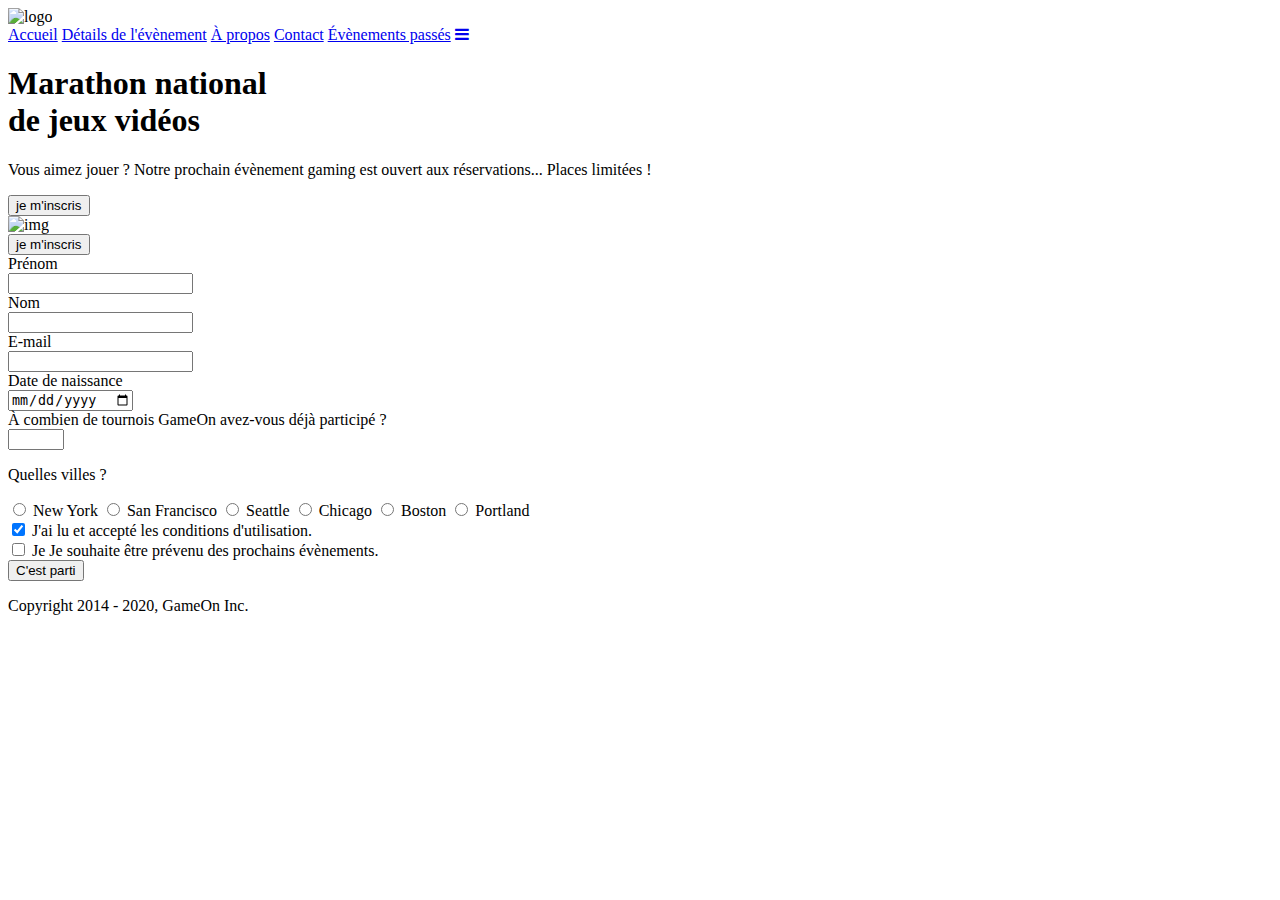
==== starterOnly/index.html @ 53f0ad52 "installation" ====
<!DOCTYPE html>
<html lang="fr">

<head>
    <meta charset="utf-8" />
    <title>Reservation</title>
    <meta name="viewport" content="width=device-width,initial-scale=1" />
    <link rel="stylesheet" href="modal.css" />
    <link rel="stylesheet" href="https://cdnjs.cloudflare.com/ajax/libs/font-awesome/4.7.0/css/font-awesome.min.css">
    <link href="https://fonts.googleapis.com/css?family=DM+Sans" rel="stylesheet" />
</head>

<body>
    <div class="topnav" id="myTopnav">
        <div class="header-logo">
            <img alt="logo" src="Logo.png" width="auto" height="auto" />
        </div>
        <div class="main-navbar">

            <a href="#" class="active"><span>Accueil</span></a>
            <a href="#"><span>Détails de l'évènement</span></a>
            <a href="#"><span>À propos</span></a>
            <a href="#"><span>Contact</span></a>
            <a href="#"><span>Évènements passés</span></a>
            <a href="javascript:void(0);" class="icon" onclick="editNav()">
                <i class="fa fa-bars"></i>
            </a>
        </div>
    </div>
    </div>
    <main>
        <div class="hero-section">
            <div class="hero-content">
                <h1 class="hero-headline">
                    Marathon national<br> de jeux vidéos
                </h1>
                <p class="hero-text">
                    Vous aimez jouer ? Notre prochain évènement gaming est ouvert aux réservations... Places limitées !
                </p>
                <button class="btn-signup modal-btn">
          je m'inscris
        </button>
            </div>
            <div class="hero-img">
                <img src="./bg_img.jpg" alt="img" />
            </div>
            <button class="btn-signup modal-btn">
        je m'inscris
      </button>
        </div>

        <div class="bground">
            <div class="content">
                <span class="close"></span>
                <div class="modal-body">
                    <form name="reserve" action="index.html" method="get" onsubmit="return validate();">
                        <div class="formData">
                            <label>Prénom</label><br>
                            <input class="text-control" type="text" id="first" name="first" minlength="2" /><br>
                        </div>
                        <div class="formData">
                            <label>Nom</label><br>
                            <input class="text-control" type="text" id="last" name="last" /><br>
                        </div>
                        <div class="formData">
                            <label>E-mail</label><br>
                            <input class="text-control" type="email" id="email" name="email" /><br>
                        </div>
                        <div class="formData">
                            <label>Date de naissance</label><br>
                            <input class="text-control" type="date" id="birthdate" name="birthdate" /><br>
                        </div>
                        <div class="formData">
                            <label>À combien de tournois GameOn avez-vous déjà participé ?</label><br>
                            <input type="number" class="text-control" id="quantity" name="quantity" min="0" max="99">
                        </div>
                        <p class="text-label">Quelles villes ?</p>
                        <div class="formData">
                            <input class="checkbox-input" type="radio" id="location1" name="location" value="New York" />
                            <label class="checkbox-label" for="location1">
                <span class="checkbox-icon"></span>
                New York</label>
                            <input class="checkbox-input" type="radio" id="location2" name="location" value="San Francisco" />
                            <label class="checkbox-label" for="location2">
                <span class="checkbox-icon"></span>
                San Francisco</label>
                            <input class="checkbox-input" type="radio" id="location3" name="location" value="Seattle" />
                            <label class="checkbox-label" for="location3">
                <span class="checkbox-icon"></span>
                Seattle</label>
                            <input class="checkbox-input" type="radio" id="location4" name="location" value="Chicago" />
                            <label class="checkbox-label" for="location4">
                <span class="checkbox-icon"></span>
                Chicago</label>
                            <input class="checkbox-input" type="radio" id="location5" name="location" value="Boston" />
                            <label class="checkbox-label" for="location5">
                <span class="checkbox-icon"></span>
                Boston</label>
                            <input class="checkbox-input" type="radio" id="location6" name="location" value="Portland" />
                            <label class="checkbox-label" for="location6">
                <span class="checkbox-icon"></span>
                Portland</label>
                        </div>

                        <div class="formData">
                            <input class="checkbox-input" type="checkbox" id="checkbox1" checked />
                            <label class="checkbox2-label" for="checkbox1" required>
                <span class="checkbox-icon"></span>
                J'ai lu et accepté les conditions d'utilisation.
              </label>
                            <br>
                            <input class="checkbox-input" type="checkbox" id="checkbox2" />
                            <label class="checkbox2-label" for="checkbox2">
                <span class="checkbox-icon"></span>
                Je Je souhaite être prévenu des prochains évènements.
              </label>
                            <br>
                        </div>
                        <input class="btn-submit" type="submit" class="button" value="C'est parti" />
                    </form>
                </div>
            </div>
        </div>
    </main>
    <footer>
        <p class="copyrights">
            Copyright 2014 - 2020, GameOn Inc.
        </p>
    </footer>
    <script src="modal.js"></script>
</body>

</html>
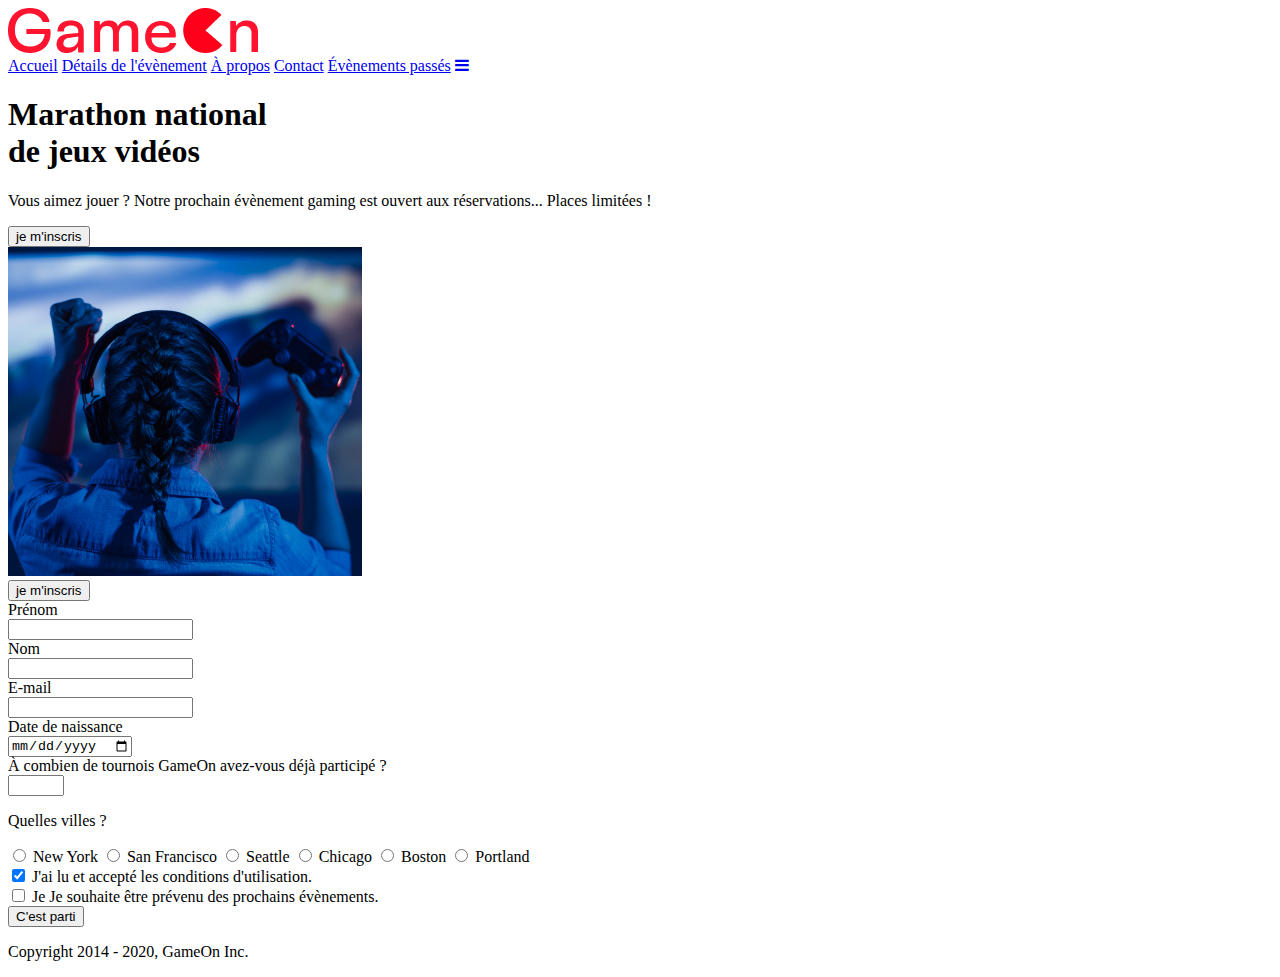
==== commit 878be9cb: "mise en place fermeture du modal" ====
--- a/starterOnly/index.html
+++ b/starterOnly/index.html
@@ -7,16 +7,16 @@
     <meta name="viewport" content="width=device-width,initial-scale=1" />
     <link rel="stylesheet" href="modal.css" />
     <link rel="stylesheet" href="https://cdnjs.cloudflare.com/ajax/libs/font-awesome/4.7.0/css/font-awesome.min.css">
+    <link rel="icon" type="image/png" sizes="16x16" href="/starterOnly/images/favicon.ico" />
     <link href="https://fonts.googleapis.com/css?family=DM+Sans" rel="stylesheet" />
 </head>
 
 <body>
     <div class="topnav" id="myTopnav">
         <div class="header-logo">
-            <img alt="logo" src="Logo.png" width="auto" height="auto" />
+            <img alt="logo" src="/starterOnly/images/Logo.png" />
         </div>
         <div class="main-navbar">
-
             <a href="#" class="active"><span>Accueil</span></a>
             <a href="#"><span>Détails de l'évènement</span></a>
             <a href="#"><span>À propos</span></a>
@@ -26,7 +26,6 @@
                 <i class="fa fa-bars"></i>
             </a>
         </div>
-    </div>
     </div>
     <main>
         <div class="hero-section">
@@ -38,20 +37,20 @@
                     Vous aimez jouer ? Notre prochain évènement gaming est ouvert aux réservations... Places limitées !
                 </p>
                 <button class="btn-signup modal-btn">
-          je m'inscris
-        </button>
+                    je m'inscris
+                </button>
             </div>
             <div class="hero-img">
-                <img src="./bg_img.jpg" alt="img" />
+                <img src="/starterOnly/images/bg_img.jpg" alt="img" />
             </div>
             <button class="btn-signup modal-btn">
-        je m'inscris
-      </button>
+                je m'inscris
+            </button>
         </div>
 
         <div class="bground">
             <div class="content">
-                <span class="close"></span>
+                <span class="close closemodal"></span>
                 <div class="modal-body">
                     <form name="reserve" action="index.html" method="get" onsubmit="return validate();">
                         <div class="formData">
@@ -78,45 +77,45 @@
                         <div class="formData">
                             <input class="checkbox-input" type="radio" id="location1" name="location" value="New York" />
                             <label class="checkbox-label" for="location1">
-                <span class="checkbox-icon"></span>
-                New York</label>
+                                <span class="checkbox-icon"></span>
+                                New York</label>
                             <input class="checkbox-input" type="radio" id="location2" name="location" value="San Francisco" />
                             <label class="checkbox-label" for="location2">
-                <span class="checkbox-icon"></span>
-                San Francisco</label>
+                                <span class="checkbox-icon"></span>
+                                San Francisco</label>
                             <input class="checkbox-input" type="radio" id="location3" name="location" value="Seattle" />
                             <label class="checkbox-label" for="location3">
-                <span class="checkbox-icon"></span>
-                Seattle</label>
+                                <span class="checkbox-icon"></span>
+                                Seattle</label>
                             <input class="checkbox-input" type="radio" id="location4" name="location" value="Chicago" />
                             <label class="checkbox-label" for="location4">
-                <span class="checkbox-icon"></span>
-                Chicago</label>
+                                <span class="checkbox-icon"></span>
+                                Chicago</label>
                             <input class="checkbox-input" type="radio" id="location5" name="location" value="Boston" />
                             <label class="checkbox-label" for="location5">
-                <span class="checkbox-icon"></span>
-                Boston</label>
+                                <span class="checkbox-icon"></span>
+                                Boston</label>
                             <input class="checkbox-input" type="radio" id="location6" name="location" value="Portland" />
                             <label class="checkbox-label" for="location6">
-                <span class="checkbox-icon"></span>
-                Portland</label>
+                                <span class="checkbox-icon"></span>
+                                Portland</label>
                         </div>
 
                         <div class="formData">
-                            <input class="checkbox-input" type="checkbox" id="checkbox1" checked />
-                            <label class="checkbox2-label" for="checkbox1" required>
-                <span class="checkbox-icon"></span>
-                J'ai lu et accepté les conditions d'utilisation.
-              </label>
+                            <input class="checkbox-input" type="checkbox" id="checkbox1" checked required />
+                            <label class="checkbox2-label" for="checkbox1">
+                                <span class="checkbox-icon"></span>
+                                J'ai lu et accepté les conditions d'utilisation.
+                            </label>
                             <br>
                             <input class="checkbox-input" type="checkbox" id="checkbox2" />
                             <label class="checkbox2-label" for="checkbox2">
-                <span class="checkbox-icon"></span>
-                Je Je souhaite être prévenu des prochains évènements.
-              </label>
+                                <span class="checkbox-icon"></span>
+                                Je Je souhaite être prévenu des prochains évènements.
+                            </label>
                             <br>
                         </div>
-                        <input class="btn-submit" type="submit" class="button" value="C'est parti" />
+                        <input class="btn-submit button" type="submit" value="C'est parti" />
                     </form>
                 </div>
             </div>
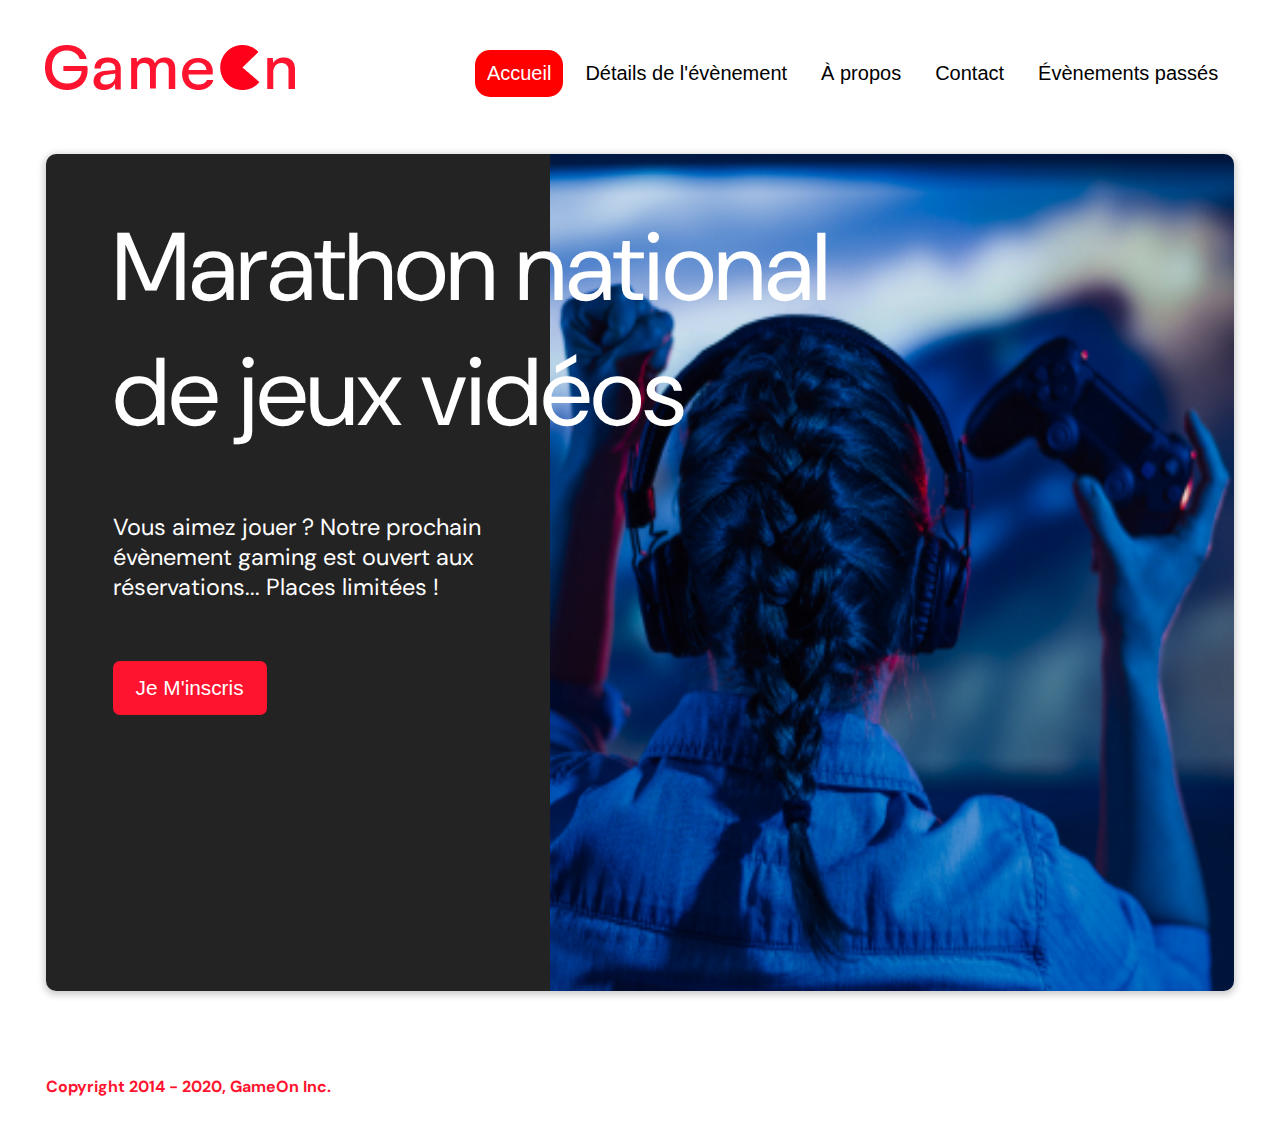
==== commit 4ad40e89: "fixe #2 js done" ====
--- a/starterOnly/index.html
+++ b/starterOnly/index.html
@@ -22,9 +22,6 @@
             <a href="#"><span>À propos</span></a>
             <a href="#"><span>Contact</span></a>
             <a href="#"><span>Évènements passés</span></a>
-            <a href="javascript:void(0);" class="icon" onclick="editNav()">
-                <i class="fa fa-bars"></i>
-            </a>
         </div>
     </div>
     <main>
@@ -52,26 +49,31 @@
             <div class="content">
                 <span class="close closemodal"></span>
                 <div class="modal-body">
-                    <form name="reserve" action="index.html" method="get" onsubmit="return validate();">
+                    <form id="formcontrol" name="reserve" action="index.html" method="POST">
                         <div class="formData">
-                            <label>Prénom</label><br>
-                            <input class="text-control" type="text" id="first" name="first" minlength="2" /><br>
+                            <label for="firstname" aria-label="first">Prénom</label><br>
+                            <input class="text-control" type="text" id="firstname" name="firstname" required /><br>
+                            <span id="alertfirstname" class="alertspan"></span>
                         </div>
                         <div class="formData">
-                            <label>Nom</label><br>
-                            <input class="text-control" type="text" id="last" name="last" /><br>
+                            <label for="lastname" aria-label="last">Nom</label><br>
+                            <input class="text-control" type="text" id="lastname" name="lastname" required /><br>
+                            <div id="alertlastname" class="alertspan hidden"></div>
                         </div>
                         <div class="formData">
-                            <label>E-mail</label><br>
+                            <label for="email" aria-label="email">E-mail</label><br>
                             <input class="text-control" type="email" id="email" name="email" /><br>
+                            <div id="alertemail" class="alertspan"></div>
                         </div>
                         <div class="formData">
-                            <label>Date de naissance</label><br>
+                            <label for="birthdate" aria-label="birthdate">Date de naissance</label><br>
                             <input class="text-control" type="date" id="birthdate" name="birthdate" /><br>
+                            <div id="alertbirthdate" class="alertspan"></div>
                         </div>
                         <div class="formData">
-                            <label>À combien de tournois GameOn avez-vous déjà participé ?</label><br>
+                            <label for="quantity" aria-label="quantity">À combien de tournois GameOn avez-vous déjà participé ?</label><br>
                             <input type="number" class="text-control" id="quantity" name="quantity" min="0" max="99">
+                            <div id="alertquantity" class="alertspan"></div>
                         </div>
                         <p class="text-label">Quelles villes ?</p>
                         <div class="formData">
@@ -98,27 +100,38 @@
                             <input class="checkbox-input" type="radio" id="location6" name="location" value="Portland" />
                             <label class="checkbox-label" for="location6">
                                 <span class="checkbox-icon"></span>
-                                Portland</label>
+                                Portland</label><br>
+                            <div id="alerttown" class="alertspan"></div>
                         </div>
 
                         <div class="formData">
-                            <input class="checkbox-input" type="checkbox" id="checkbox1" checked required />
+                            <input class="checkbox-input" type="checkbox" name="checkbox1" id="checkbox1" checked />
                             <label class="checkbox2-label" for="checkbox1">
                                 <span class="checkbox-icon"></span>
                                 J'ai lu et accepté les conditions d'utilisation.
                             </label>
                             <br>
+                            <div id="alertcondition" class="alertspan"></div>
                             <input class="checkbox-input" type="checkbox" id="checkbox2" />
                             <label class="checkbox2-label" for="checkbox2">
                                 <span class="checkbox-icon"></span>
-                                Je Je souhaite être prévenu des prochains évènements.
+                                Je souhaite être prévenu des prochains évènements.
                             </label>
                             <br>
+                            <div id="alertcondition" class="alertspan"></div>
                         </div>
-                        <input class="btn-submit button" type="submit" value="C'est parti" />
+                        <input id="submitform" class="btn-submit button" type="submit" value="C'est parti" />
+
                     </form>
                 </div>
             </div>
+        </div>
+        <div id="thankyou " class=".modal-btn ">
+            <div class="modalthankyou test">thank you
+                <br>
+                <input class="button closevalid" type="button" value="Fermer" />
+            </div>
+
         </div>
     </main>
     <footer>
--- a/starterOnly/modal.css
+++ b/starterOnly/modal.css
@@ -0,0 +1,611 @@
+:root {
+    --font-default: "DM Sans", Arial, Helvetica, sans-serif;
+    --font-slab: var(--font-default);
+    --modal-duration: 0.8s;
+}
+
+* {
+    box-sizing: border-box;
+    margin: 0;
+    padding: 0;
+}
+
+
+/* Landing Page */
+
+body {
+    margin: 0;
+    display: flex;
+    flex-direction: column;
+    /* background-image: url("background.png");  image non fournis */
+    font-family: var(--font-default);
+    font-size: 18px;
+    max-width: 1300px;
+    margin: 0 auto;
+}
+
+p {
+    margin-bottom: 0;
+    padding: 0.5vw;
+}
+
+img {
+    padding-right: 1rem;
+}
+
+.topnav {
+    overflow: hidden;
+    margin: 3.5%;
+}
+
+.header-logo {
+    float: left;
+}
+
+.main-navbar {
+    float: right;
+}
+
+.topnav a {
+    float: left;
+    display: block;
+    color: #000000;
+    text-align: center;
+    padding: 12px 12px;
+    margin: 5px;
+    text-decoration: none;
+    font-size: 20px;
+    font-family: Roboto, sans-serif;
+}
+
+.topnav a:hover {
+    background-color: #ff0000;
+    color: #ffffff;
+    border-radius: 15px;
+}
+
+.topnav a.active {
+    background-color: #ff0000;
+    color: #ffffff;
+    border-radius: 15px;
+}
+
+.topnav .icon {
+    display: none;
+}
+
+@media screen and (max-width: 768px) {
+    .topnav a {
+        display: none;
+    }
+    .topnav a.icon {
+        float: right;
+        display: block;
+    }
+}
+
+@media screen and (max-width: 768px) {
+    .topnav.responsive {
+        position: relative;
+    }
+    .topnav.responsive .icon {
+        position: absolute;
+        right: 0;
+        top: 0;
+    }
+    .topnav.responsive a {
+        float: none;
+        display: block;
+        text-align: left;
+    }
+}
+
+@media screen and (max-width: 540px) {
+    .topnav a {
+        display: none;
+    }
+    .topnav a.icon {
+        float: right;
+        display: block;
+        margin-top: -15px;
+    }
+}
+
+main {
+    font-size: 130%;
+    font-weight: bolder;
+    color: black;
+    padding-top: 0.5vw;
+    padding-left: 2vw;
+    padding-right: 2vw;
+    margin: 1px 20px 15px;
+    border-radius: 2rem;
+    text-align: justify;
+}
+
+.modal-btn {
+    font-size: 145%;
+    background: #fe142f;
+    display: flex;
+    margin: auto;
+    padding: 2em;
+    color: #fff;
+    padding: 0.75rem 2.5rem;
+    border-radius: 1rem;
+    cursor: pointer;
+}
+
+.modal-btn:hover {
+    background: #3876ac;
+}
+
+.footer {
+    margin: 20px;
+    padding: 10px;
+    font-family: var(--font-slab);
+}
+
+
+/* Modal form */
+
+.button {
+    background: #fe142f;
+    margin-top: 0.5em;
+    padding: 1em;
+    color: #fff;
+    border-radius: 15px;
+    cursor: pointer;
+    font-size: 16px;
+}
+
+.button:hover {
+    background: #3876ac;
+}
+
+.smFont {
+    font-size: 16px;
+}
+
+.bground {
+    display: none;
+    position: fixed;
+    z-index: 1;
+    left: 0;
+    top: 0;
+    height: 100%;
+    width: 100%;
+    overflow: auto;
+    background-color: rgba(26, 39, 156, 0.4);
+}
+
+.content {
+    margin: 5% auto;
+    width: 100%;
+    max-width: 500px;
+    animation-name: modalopen;
+    animation-duration: var(--modal-duration);
+    background: #232323;
+    border-radius: 10px;
+    overflow: hidden;
+    position: relative;
+    color: #fff;
+    padding-top: 10px;
+}
+
+.modalthankyou {
+    display: none;
+    position: fixed;
+    z-index: 1;
+    left: 0;
+    top: 0;
+    height: 100%;
+    width: 100%;
+    overflow: auto;
+    background-color: rgba(26, 39, 156, 0.4);
+}
+
+
+/* .modal-body {
+    padding: 15px 8%;
+    margin: 15px auto;
+} */
+
+.modal-body,
+#modal-body__validation {
+    padding: 15px 8%;
+    margin: 15px auto;
+    min-height: 70vh;
+}
+
+#modal-body__validation {
+    padding: 30vh 0;
+    font-size: 130%;
+    text-align: center;
+}
+
+label {
+    font-family: var(--font-default);
+    font-size: 17px;
+    font-weight: normal;
+    display: inline-block;
+    margin-bottom: 11px;
+}
+
+input {
+    padding: 8px;
+    border: 0.8px solid #ccc;
+    outline: none;
+}
+
+.text-control {
+    margin: 0;
+    padding: 8px;
+    width: 100%;
+    border-radius: 8px;
+    font-size: 20px;
+    height: 48px;
+}
+
+.formData[data-error]::after {
+    content: attr(data-error);
+    font-size: 0.4em;
+    color: #e54858;
+    display: block;
+    margin-top: 7px;
+    margin-bottom: 7px;
+    text-align: right;
+    line-height: 0.3;
+    opacity: 0;
+    transition: 0.3s;
+}
+
+.formData[data-error-visible="true"]::after {
+    opacity: 1;
+}
+
+.formData[data-error-visible="true"] .text-control {
+    border: 2px solid #e54858;
+}
+
+
+/* 
+input[data-error]::after {
+    content: attr(data-error);
+    font-size: 0.4em;
+    color: red;
+} */
+
+.checkbox-label,
+.checkbox2-label {
+    position: relative;
+    margin-left: 36px;
+    font-size: 12px;
+    font-weight: normal;
+}
+
+.checkbox-label .checkbox-icon,
+.checkbox2-label .checkbox-icon {
+    display: block;
+    width: 20px;
+    height: 20px;
+    border: 2px solid #279e7a;
+    border-radius: 50%;
+    text-indent: 29px;
+    white-space: nowrap;
+    position: absolute;
+    left: -30px;
+    top: -1px;
+    transition: 0.3s;
+}
+
+.checkbox-label .checkbox-icon::after,
+.checkbox2-label .checkbox-icon::after {
+    content: "";
+    width: 13px;
+    height: 13px;
+    background-color: #279e7a;
+    border-radius: 50%;
+    text-indent: 29px;
+    white-space: nowrap;
+    position: absolute;
+    left: 50%;
+    top: 50%;
+    transform: translate(-50%, -50%);
+    transition: 0.3s;
+    opacity: 0;
+}
+
+.checkbox-input {
+    display: none;
+}
+
+.checkbox-input:checked+.checkbox-label .checkbox-icon::after,
+.checkbox-input:checked+.checkbox2-label .checkbox-icon::after {
+    opacity: 1;
+}
+
+.checkbox-input:checked+.checkbox2-label .checkbox-icon {
+    background: #279e7a;
+}
+
+.checkbox2-label .checkbox-icon {
+    border-radius: 4px;
+    border: 0;
+    background: #c4c4c4;
+}
+
+.checkbox2-label .checkbox-icon::after {
+    width: 7px;
+    height: 4px;
+    border-radius: 2px;
+    background: transparent;
+    border: 2px solid transparent;
+    border-bottom-color: #fff;
+    border-left-color: #fff;
+    transform: rotate(-55deg);
+    left: 21%;
+    top: 19%;
+}
+
+.close {
+    position: absolute;
+    right: 15px;
+    top: 15px;
+    width: 32px;
+    height: 32px;
+    opacity: 1;
+    cursor: pointer;
+    transform: scale(0.7);
+}
+
+.close:before,
+.close:after {
+    position: absolute;
+    left: 15px;
+    content: " ";
+    height: 33px;
+    width: 3px;
+    background-color: #fff;
+}
+
+.close:before {
+    transform: rotate(45deg);
+}
+
+.close:after {
+    transform: rotate(-45deg);
+}
+
+.btn-submit,
+.btn-signup {
+    background: #fe142f;
+    display: block;
+    margin: 0 auto;
+    border-radius: 7px;
+    font-size: 1rem;
+    padding: 12px 82px;
+    color: #fff;
+    cursor: pointer;
+    border: 0;
+}
+
+
+/* custom select styles */
+
+.custom-select {
+    position: relative;
+    font-family: Arial;
+    font-size: 1.1rem;
+    font-weight: normal;
+}
+
+.custom-select select {
+    display: none;
+}
+
+.select-selected {
+    background-color: #fff;
+}
+
+
+/* Style the arrow inside the select element: */
+
+.select-selected:after {
+    position: absolute;
+    content: "";
+    top: 10px;
+    right: 13px;
+    width: 11px;
+    height: 11px;
+    border: 3px solid transparent;
+    border-bottom-color: #f00;
+    border-left-color: #f00;
+    transform: rotate(-48deg);
+    border-radius: 5px 0 5px 0;
+}
+
+
+/* Point the arrow upwards when the select box is open (active): */
+
+.select-selected.select-arrow-active:after {
+    transform: rotate(135deg);
+    top: 13px;
+}
+
+.select-items div,
+.select-selected {
+    color: #000;
+    padding: 11px 16px;
+    border: 1px solid transparent;
+    border-color: transparent transparent rgba(0, 0, 0, 0.1) transparent;
+    cursor: pointer;
+    border-radius: 8px;
+    height: 48px;
+}
+
+
+/* Style items (options): */
+
+.select-items {
+    position: absolute;
+    background-color: #fff;
+    top: 89%;
+    left: 0;
+    right: 0;
+    z-index: 99;
+}
+
+
+/* Hide the items when the select box is closed: */
+
+.select-hide {
+    display: none;
+}
+
+.select-items div:hover,
+.same-as-selected {
+    background-color: rgba(0, 0, 0, 0.1);
+}
+
+
+/* custom select end */
+
+.text-label {
+    font-weight: normal;
+    font-size: 16px;
+}
+
+.hero-section {
+    min-height: 93vh;
+    border-radius: 10px;
+    display: grid;
+    grid-template-columns: repeat(12, 1fr);
+    overflow: hidden;
+    box-shadow: 0 2px 7px 2px rgba(0, 0, 0, 0.2);
+    margin-bottom: 10px;
+}
+
+.hero-content {
+    padding: 51px 67px;
+    grid-column: span 4;
+    background: #232323;
+    color: #fff;
+    position: relative;
+    text-align: left;
+    min-width: 424px;
+}
+
+.hero-content::after {
+    content: "";
+    width: 100%;
+    height: 100%;
+    background: #232323;
+    position: absolute;
+    right: -80px;
+    top: 0;
+}
+
+.hero-content>* {
+    position: relative;
+    z-index: 1;
+}
+
+.hero-headline {
+    font-size: 6rem;
+    font-weight: normal;
+    white-space: nowrap;
+}
+
+.hero-text {
+    width: 146%;
+    font-weight: normal;
+    margin-top: 57px;
+    padding: 0;
+}
+
+.btn-signup {
+    outline: none;
+    text-transform: capitalize;
+    font-size: 1.3rem;
+    padding: 15px 23px;
+    margin: 0;
+    margin-top: 59px;
+}
+
+.hero-img {
+    grid-column: span 8;
+}
+
+.hero-img img {
+    width: 100%;
+    height: 100%;
+    display: block;
+    padding: 0;
+}
+
+.copyrights {
+    color: #fe142f;
+    padding: 0;
+    font-size: 1rem;
+    margin: 60px 0 30px;
+    font-weight: bolder;
+}
+
+.hero-section>.btn-signup {
+    display: none;
+}
+
+footer {
+    padding-left: 2vw;
+    padding-right: 2vw;
+    margin: 0 20px;
+}
+
+@media screen and (max-width: 800px) {
+    .hero-section {
+        display: block;
+        box-shadow: unset;
+    }
+    .hero-content {
+        background: #fff;
+        color: #000;
+        padding: 20px;
+    }
+    .hero-content::after {
+        content: unset;
+    }
+    .hero-content .btn-signup {
+        display: none;
+    }
+    .hero-headline {
+        font-size: 4.5rem;
+        white-space: normal;
+    }
+    .hero-text {
+        width: unset;
+        font-size: 1.5rem;
+    }
+    .hero-img img {
+        border-radius: 10px;
+        margin-top: 40px;
+    }
+    .hero-section>.btn-signup {
+        display: block;
+        margin: 32px auto 10px;
+        padding: 12px 35px;
+    }
+    .copyrights {
+        margin-top: 50px;
+        text-align: center;
+    }
+}
+
+@keyframes modalopen {
+    from {
+        opacity: 0;
+        transform: translateY(-150px);
+    }
+    to {
+        opacity: 1;
+    }
+}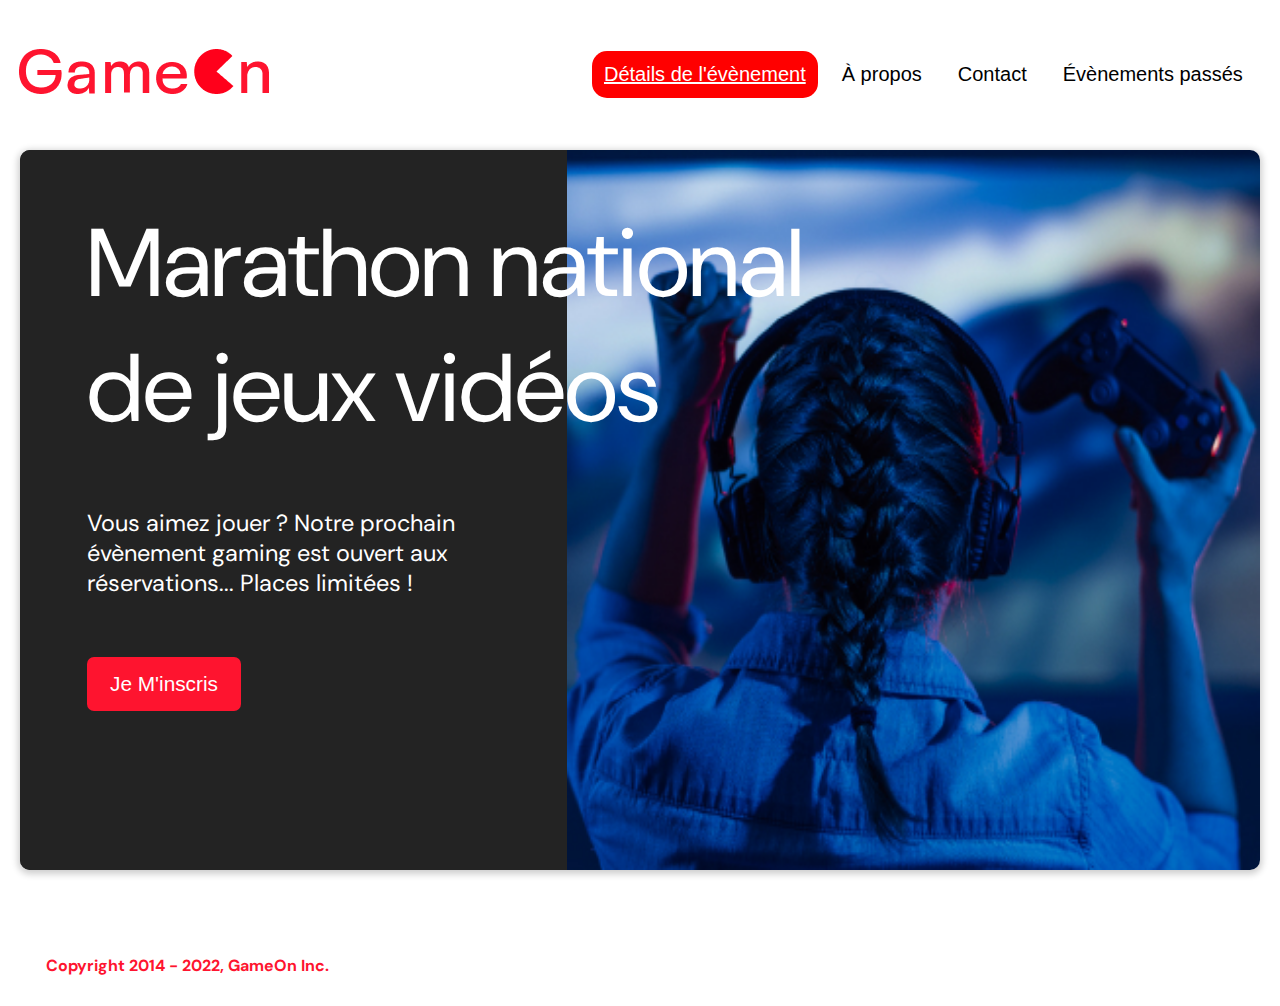
==== commit 29c3933a: "fixe issue 4 and issue 5 mise en place commentaires css" ====
--- a/starterOnly/index.html
+++ b/starterOnly/index.html
@@ -3,12 +3,16 @@
 
 <head>
     <meta charset="utf-8" />
-    <title>Reservation</title>
+
     <meta name="viewport" content="width=device-width,initial-scale=1" />
+    <meta name="description" content=" GameOn spécialisée dans les conférences et les concours de jeux, Marathon national de jeux vidéos, New York, San Francisco, Seattle, Chicago, Boston, Portland" />
     <link rel="stylesheet" href="modal.css" />
     <link rel="stylesheet" href="https://cdnjs.cloudflare.com/ajax/libs/font-awesome/4.7.0/css/font-awesome.min.css">
     <link rel="icon" type="image/png" sizes="16x16" href="/starterOnly/images/favicon.ico" />
-    <link href="https://fonts.googleapis.com/css?family=DM+Sans" rel="stylesheet" />
+    <link rel="preconnect" href="https://fonts.googleapis.com">
+    <link rel="preconnect" href="https://fonts.gstatic.com" crossorigin>
+    <link href="https://fonts.googleapis.com/css2?family=DM+Sans&display=swap" rel="stylesheet">
+    <title>GameOn Reservation de tournoi national de jeux vidéos</title>
 </head>
 
 <body>
@@ -17,11 +21,13 @@
             <img alt="logo" src="/starterOnly/images/Logo.png" />
         </div>
         <div class="main-navbar">
-            <a href="#" class="active"><span>Accueil</span></a>
-            <a href="#"><span>Détails de l'évènement</span></a>
+            <a href="#" class="active"><span>Détails de l'évènement</span></a>
             <a href="#"><span>À propos</span></a>
             <a href="#"><span>Contact</span></a>
             <a href="#"><span>Évènements passés</span></a>
+            <a href="javascript:void(0);" id="icon" class="icon" onclick="editNav()">
+                <i class="fa fa-bars"></i>
+            </a>
         </div>
     </div>
     <main>
@@ -34,7 +40,7 @@
                     Vous aimez jouer ? Notre prochain évènement gaming est ouvert aux réservations... Places limitées !
                 </p>
                 <button class="btn-signup modal-btn">
-                    je m'inscris
+                    Je M'inscris
                 </button>
             </div>
             <div class="hero-img">
@@ -75,7 +81,7 @@
                             <input type="number" class="text-control" id="quantity" name="quantity" min="0" max="99">
                             <div id="alertquantity" class="alertspan"></div>
                         </div>
-                        <p class="text-label">Quelles villes ?</p>
+                        <p class="text-label">A quel tournoi souhaitez-vous participer cette année ?</p>
                         <div class="formData">
                             <input class="checkbox-input" type="radio" id="location1" name="location" value="New York" />
                             <label class="checkbox-label" for="location1">
@@ -118,7 +124,7 @@
                                 Je souhaite être prévenu des prochains évènements.
                             </label>
                             <br>
-                            <div id="alertcondition" class="alertspan"></div>
+                            <div id="alertcondition2" class="alertspan"></div>
                         </div>
                         <input id="submitform" class="btn-submit button" type="submit" value="C'est parti" />
 
@@ -126,17 +132,21 @@
                 </div>
             </div>
         </div>
-        <div id="thankyou " class=".modal-btn ">
-            <div class="modalthankyou test">thank you
-                <br>
-                <input class="button closevalid" type="button" value="Fermer" />
+        <div class=" modalthankyou">
+            <div id="modal-body__validation" class=".modal-btn content  ">
+                <span class="close "></span>
+                <div class="content__valid">
+                    <p>Merci pour votre inscription</p>
+                    <br>
+                    <input class="button closevalid bntendvalid" type="button" value="Fermer" />
+                </div>
+
             </div>
-
         </div>
     </main>
     <footer>
         <p class="copyrights">
-            Copyright 2014 - 2020, GameOn Inc.
+            Copyright 2014 - 2022, GameOn Inc.
         </p>
     </footer>
     <script src="modal.js"></script>
--- a/starterOnly/modal.css
+++ b/starterOnly/modal.css
@@ -35,15 +35,23 @@
 
 .topnav {
     overflow: hidden;
-    margin: 3.5%;
-}
-
-.header-logo {
-    float: left;
+    margin: 3.5% 1.5%;
+    display: flex;
+    justify-content: space-between;
+    align-items: center;
+    flex-direction: row;
+}
+
+.header-logo img {
+    width: auto;
+    height: auto;
 }
 
 .main-navbar {
     float: right;
+    display: flex;
+    flex-direction: row;
+    justify-content: flex-end;
 }
 
 .topnav a {
@@ -51,11 +59,11 @@
     display: block;
     color: #000000;
     text-align: center;
-    padding: 12px 12px;
-    margin: 5px;
+    margin: 6px;
     text-decoration: none;
     font-size: 20px;
     font-family: Roboto, sans-serif;
+    padding: 12px 12px;
 }
 
 .topnav a:hover {
@@ -68,59 +76,25 @@
     background-color: #ff0000;
     color: #ffffff;
     border-radius: 15px;
+    text-decoration: underline;
+}
+
+#icon:hover {
+    background-color: unset;
 }
 
 .topnav .icon {
     display: none;
-}
-
-@media screen and (max-width: 768px) {
-    .topnav a {
-        display: none;
-    }
-    .topnav a.icon {
-        float: right;
-        display: block;
-    }
-}
-
-@media screen and (max-width: 768px) {
-    .topnav.responsive {
-        position: relative;
-    }
-    .topnav.responsive .icon {
-        position: absolute;
-        right: 0;
-        top: 0;
-    }
-    .topnav.responsive a {
-        float: none;
-        display: block;
-        text-align: left;
-    }
-}
-
-@media screen and (max-width: 540px) {
-    .topnav a {
-        display: none;
-    }
-    .topnav a.icon {
-        float: right;
-        display: block;
-        margin-top: -15px;
-    }
 }
 
 main {
     font-size: 130%;
     font-weight: bolder;
     color: black;
-    padding-top: 0.5vw;
-    padding-left: 2vw;
-    padding-right: 2vw;
     margin: 1px 20px 15px;
     border-radius: 2rem;
     text-align: justify;
+    display: flex;
 }
 
 .modal-btn {
@@ -179,7 +153,7 @@
 }
 
 .content {
-    margin: 5% auto;
+    margin: 10% auto;
     width: 100%;
     max-width: 500px;
     animation-name: modalopen;
@@ -192,35 +166,35 @@
     padding-top: 10px;
 }
 
+
+/* modal de remerciement */
+
 .modalthankyou {
     display: none;
     position: fixed;
     z-index: 1;
     left: 0;
     top: 0;
-    height: 100%;
+    height: auto;
     width: 100%;
     overflow: auto;
-    background-color: rgba(26, 39, 156, 0.4);
-}
-
-
-/* .modal-body {
-    padding: 15px 8%;
-    margin: 15px auto;
-} */
-
-.modal-body,
-#modal-body__validation {
+}
+
+.modal-body {
     padding: 15px 8%;
     margin: 15px auto;
     min-height: 70vh;
 }
 
-#modal-body__validation {
-    padding: 30vh 0;
+#modal-body__validation,
+.modalthankyou {
     font-size: 130%;
     text-align: center;
+}
+
+#modal-body__validation p {
+    margin-bottom: 20px;
+    margin-top: 100px;
 }
 
 label {
@@ -235,6 +209,15 @@
     padding: 8px;
     border: 0.8px solid #ccc;
     outline: none;
+}
+
+
+/* afffichage des alertes */
+
+.alertspan {
+    font-size: 12px;
+    color: red;
+    padding: 10px;
 }
 
 .text-control {
@@ -246,34 +229,8 @@
     height: 48px;
 }
 
-.formData[data-error]::after {
-    content: attr(data-error);
-    font-size: 0.4em;
-    color: #e54858;
-    display: block;
-    margin-top: 7px;
-    margin-bottom: 7px;
-    text-align: right;
-    line-height: 0.3;
-    opacity: 0;
-    transition: 0.3s;
-}
-
-.formData[data-error-visible="true"]::after {
-    opacity: 1;
-}
-
-.formData[data-error-visible="true"] .text-control {
-    border: 2px solid #e54858;
-}
-
-
-/* 
-input[data-error]::after {
-    content: attr(data-error);
-    font-size: 0.4em;
-    color: red;
-} */
+
+/* mise en place checkbox */
 
 .checkbox-label,
 .checkbox2-label {
@@ -347,6 +304,9 @@
     top: 19%;
 }
 
+
+/* bouton de fermeture */
+
 .close {
     position: absolute;
     right: 15px;
@@ -375,6 +335,9 @@
 .close:after {
     transform: rotate(-45deg);
 }
+
+
+/* bouton d'envoie formulaire */
 
 .btn-submit,
 .btn-signup {
@@ -387,6 +350,17 @@
     color: #fff;
     cursor: pointer;
     border: 0;
+}
+
+.content__valid {
+    display: flex;
+    flex-direction: column;
+    align-items: center;
+    padding: 0 0 10px 0;
+}
+
+.bntendvalid {
+    margin: 65% 0 0 0;
 }
 
 
@@ -476,10 +450,10 @@
 }
 
 .hero-section {
-    min-height: 93vh;
+    min-height: 80vh;
     border-radius: 10px;
-    display: grid;
-    grid-template-columns: repeat(12, 1fr);
+    display: flex;
+    flex-direction: row;
     overflow: hidden;
     box-shadow: 0 2px 7px 2px rgba(0, 0, 0, 0.2);
     margin-bottom: 10px;
@@ -487,12 +461,11 @@
 
 .hero-content {
     padding: 51px 67px;
-    grid-column: span 4;
     background: #232323;
     color: #fff;
     position: relative;
     text-align: left;
-    min-width: 424px;
+    width: 48%;
 }
 
 .hero-content::after {
@@ -501,7 +474,7 @@
     height: 100%;
     background: #232323;
     position: absolute;
-    right: -80px;
+    right: 0;
     top: 0;
 }
 
@@ -513,14 +486,14 @@
 .hero-headline {
     font-size: 6rem;
     font-weight: normal;
-    white-space: nowrap;
+    display: flex;
+    width: 250%;
 }
 
 .hero-text {
-    width: 146%;
     font-weight: normal;
     margin-top: 57px;
-    padding: 0;
+    padding: 0 10px 0 0;
 }
 
 .btn-signup {
@@ -532,10 +505,6 @@
     margin-top: 59px;
 }
 
-.hero-img {
-    grid-column: span 8;
-}
-
 .hero-img img {
     width: 100%;
     height: 100%;
@@ -561,7 +530,62 @@
     margin: 0 20px;
 }
 
+
+/* responsive */
+
+
+/* grand écran et tablette */
+
 @media screen and (max-width: 800px) {
+    .topnav {
+        display: flex;
+        justify-content: space-between;
+        position: fixed;
+        width: 100%;
+        z-index: 1000;
+        background: white;
+        margin: 0;
+        padding: 3% 5%;
+        align-items: center;
+    }
+    img {
+        width: 50%
+    }
+    .main-navbar {
+        flex-direction: column;
+    }
+    .topnav a {
+        display: none;
+    }
+    .topnav a.icon {
+        float: right;
+        display: block;
+        margin-top: -15px;
+        padding: 0;
+        margin: 0;
+        font-size: 150%;
+        color: #fe142f;
+    }
+    .topnav.responsive {
+        position: relative;
+    }
+    .topnav.responsive .icon {
+        position: absolute;
+        right: 0;
+        top: 0;
+    }
+    .topnav.responsive a {
+        float: none;
+        display: block;
+        text-align: left;
+    }
+    main {
+        margin: 55px 5% 15px;
+        padding: 0;
+    }
+    .header-logo img {
+        height: 1.5em;
+    }
     .hero-section {
         display: block;
         box-shadow: unset;
@@ -570,6 +594,7 @@
         background: #fff;
         color: #000;
         padding: 20px;
+        width: auto;
     }
     .hero-content::after {
         content: unset;
@@ -578,12 +603,12 @@
         display: none;
     }
     .hero-headline {
-        font-size: 4.5rem;
+        font-size: 2.6rem;
         white-space: normal;
     }
     .hero-text {
-        width: unset;
         font-size: 1.5rem;
+        padding: 0;
     }
     .hero-img img {
         border-radius: 10px;
@@ -600,6 +625,35 @@
     }
 }
 
+
+/* petit écran  */
+
+@media screen and (max-width: 375px) {
+    .hero-headline {
+        font-size: 2.4rem;
+        line-height: 1em;
+    }
+    .hero-text {
+        font-size: 1.25rem;
+    }
+    .content {
+        margin: 17% auto;
+    }
+}
+
+@media screen and (max-width: 320px) {
+    .hero-headline {
+        font-size: 2rem;
+    }
+    .hero-text {
+        width: unset;
+        font-size: 1.15rem;
+    }
+}
+
+
+/* animation ouverture modal */
+
 @keyframes modalopen {
     from {
         opacity: 0;
